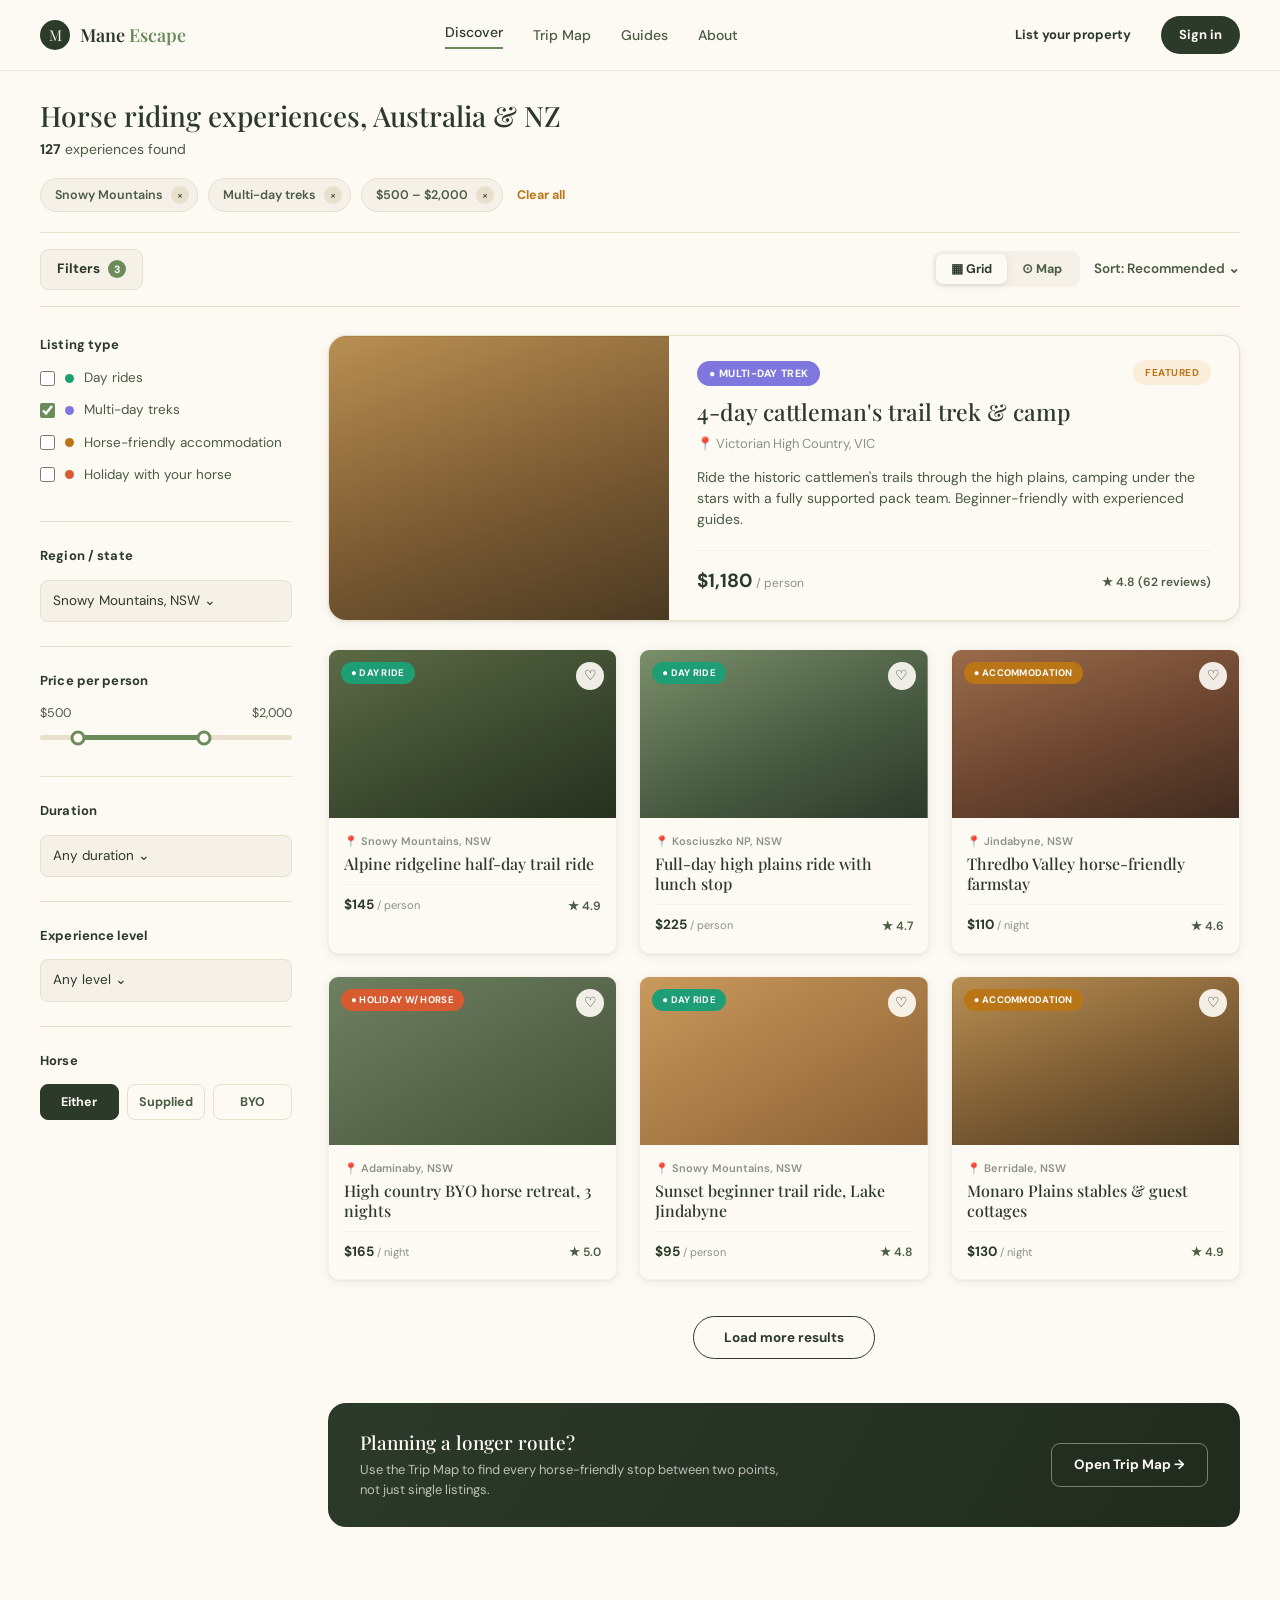
==== search.html @ ee0091f2 "Add search results page New search.html with filter sidebar, active filter pills, featured listing c" ====
<!DOCTYPE html>
<html lang="en">
<head>
<meta charset="UTF-8">
<meta name="viewport" content="width=device-width, initial-scale=1.0">
<meta name="description" content="Search trail rides, horse-friendly stays and BYO horse holidays across Australia and New Zealand.">
<title>Mane Escape — Search Results</title>
<link rel="preconnect" href="https://fonts.googleapis.com">
<link rel="preconnect" href="https://fonts.gstatic.com" crossorigin>
<link href="https://fonts.googleapis.com/css2?family=Playfair+Display:wght@500;600;700&family=DM+Sans:wght@400;500;700&display=swap" rel="stylesheet">
<style>
  :root{
    --ironbark:#2C3A2A;
    --ironbark-light:#4A5C43;
    --gumleaf:#6B8C5A;
    --gumleaf-light:#A8C894;
    --sandy-clay:#E8E0CC;
    --sandy-clay-light:#F5F0E8;
    --cream:#FDFAF4;
    --wattle:#BA7517;
    --amber-light:#FAEEDA;

    --type-day:#1D9E75;
    --type-multiday:#7F77DD;
    --type-accom:#BA7517;
    --type-byo:#D85A30;

    --text-primary: var(--ironbark);
    --text-secondary: var(--ironbark-light);
    --text-tertiary: #8A9484;

    --radius-sm: 6px;
    --radius-md: 10px;
    --radius-lg: 18px;
    --shadow-card: 0 2px 10px rgba(44,58,42,0.08), 0 1px 2px rgba(44,58,42,0.06);
    --shadow-lift: 0 12px 28px rgba(44,58,42,0.16);
  }
  *{box-sizing:border-box; margin:0; padding:0;}
  body{ font-family:'DM Sans', sans-serif; background:var(--cream); color:var(--text-primary); line-height:1.5; -webkit-font-smoothing:antialiased; }
  h1,h2,h3,h4{ font-family:'Playfair Display', serif; font-weight:500; color:var(--ironbark); line-height:1.2; }
  a{ color:inherit; text-decoration:none; }
  button{ font-family:inherit; cursor:pointer; border:none; background:none; }
  ul{ list-style:none; }

  .wrap{ max-width:1320px; margin:0 auto; padding:0 40px; }
  .eyebrow{ font-size:9px; font-weight:700; letter-spacing:0.14em; text-transform:uppercase; color:var(--text-tertiary); }

  .plate{ position:relative; overflow:hidden; background-size:cover; background-position:center; }
  .plate.p1{ background-image: linear-gradient(155deg,#5c6b45 0%, #3c4a30 55%, #26301f 100%); }
  .plate.p2{ background-image: linear-gradient(155deg,#7a8f6a 0%, #4a5c43 55%, #2c3a2a 100%); }
  .plate.p3{ background-image: linear-gradient(160deg,#b98f52 0%, #7c5c34 55%, #4a3a22 100%); }
  .plate.p4{ background-image: linear-gradient(160deg,#9a6b4a 0%, #6b4530 55%, #402c20 100%); }
  .plate.p5{ background-image: linear-gradient(150deg,#6f8062 0%, #445238 100%); }
  .plate.p6{ background-image: linear-gradient(150deg,#c99a5c 0%, #8a5f34 100%); }

  /* HEADER */
  header{ position:sticky; top:0; z-index:100; background:var(--cream); border-bottom:1px solid rgba(44,58,42,0.08); }
  .nav-row{ display:flex; align-items:center; justify-content:space-between; height:70px; }
  .logo{ display:flex; align-items:center; gap:10px; }
  .logo-mark{ width:30px; height:30px; border-radius:50%; background:var(--ironbark); display:flex; align-items:center; justify-content:center; color:var(--sandy-clay-light); font-family:'Playfair Display'; font-size:15px; }
  .logo-text{ font-family:'Playfair Display'; font-size:18px; font-weight:600; }
  .logo-text span{ color:var(--gumleaf); }
  nav.primary{ display:flex; align-items:center; gap:30px; }
  nav.primary a{ font-size:14px; font-weight:500; color:var(--text-secondary); }
  nav.primary a.active{ color:var(--ironbark); border-bottom:2px solid var(--gumleaf); padding-bottom:4px; }
  .btn{ font-size:13px; font-weight:700; padding:9px 18px; border-radius:24px; }
  .btn-ghost{ color:var(--ironbark); }
  .btn-primary{ background:var(--ironbark); color:var(--cream); }

  /* PAGE HEAD */
  .page-head{ padding:28px 0 18px; }
  .page-head h1{ font-size:28px; margin-bottom:6px; }
  .page-head .result-count{ font-size:14px; color:var(--text-secondary); }
  .page-head .result-count strong{ color:var(--ironbark); }

  /* ACTIVE PILLS */
  .pills-row{ display:flex; align-items:center; gap:10px; flex-wrap:wrap; padding-bottom:20px; }
  .pill{
    display:flex; align-items:center; gap:8px;
    background:var(--sandy-clay-light); border:1px solid var(--sandy-clay);
    padding:7px 8px 7px 14px; border-radius:20px; font-size:12.5px; font-weight:600; color:var(--ironbark-light);
  }
  .pill button{ width:18px; height:18px; border-radius:50%; background:var(--sandy-clay); display:flex; align-items:center; justify-content:center; font-size:11px; color:var(--ironbark); }
  .pill-clear{ font-size:12.5px; font-weight:700; color:var(--wattle); padding:7px 4px; }

  /* TOOLBAR */
  .toolbar{
    display:flex; align-items:center; justify-content:space-between;
    padding:16px 0; border-top:1px solid var(--sandy-clay); border-bottom:1px solid var(--sandy-clay);
    margin-bottom:28px;
  }
  .toolbar-left{ display:flex; align-items:center; gap:14px; }
  .filter-btn{
    display:flex; align-items:center; gap:8px; font-size:13.5px; font-weight:700; color:var(--ironbark);
    background:var(--sandy-clay-light); padding:9px 16px; border-radius:9px; border:1px solid var(--sandy-clay);
  }
  .filter-count{ background:var(--gumleaf); color:#fff; font-size:10.5px; font-weight:700; width:18px; height:18px; border-radius:50%; display:flex; align-items:center; justify-content:center; }
  .view-toggle{ display:flex; background:var(--sandy-clay-light); border-radius:9px; padding:3px; }
  .view-toggle button{ font-size:12.5px; font-weight:700; padding:7px 15px; border-radius:7px; color:var(--text-secondary); }
  .view-toggle button.active{ background:var(--cream); color:var(--ironbark); box-shadow:var(--shadow-card); }
  .sort-select{ font-size:13.5px; font-weight:600; color:var(--text-secondary); display:flex; align-items:center; gap:6px; }

  /* LAYOUT */
  .results-layout{ display:grid; grid-template-columns: 252px 1fr; gap:36px; padding-bottom:80px; }

  /* FILTER SIDEBAR */
  .filter-block{ padding-bottom:24px; margin-bottom:24px; border-bottom:1px solid var(--sandy-clay); }
  .filter-block:last-child{ border-bottom:none; }
  .filter-block h5{ font-size:13px; font-weight:700; margin-bottom:14px; letter-spacing:0.01em; }
  .type-option{ display:flex; align-items:center; gap:10px; font-size:13.5px; color:var(--text-secondary); margin-bottom:12px; cursor:pointer; }
  .type-option input{ accent-color:var(--gumleaf); width:15px; height:15px; }
  .type-dot{ width:9px; height:9px; border-radius:50%; flex-shrink:0; }
  .type-dot.day{ background:var(--type-day); }
  .type-dot.multiday{ background:var(--type-multiday); }
  .type-dot.accom{ background:var(--type-accom); }
  .type-dot.byo{ background:var(--type-byo); }
  .region-select, .duration-select, .exp-select{
    width:100%; border:1.5px solid var(--sandy-clay); background:var(--sandy-clay-light); border-radius:8px; padding:10px 12px; font-size:13.5px; color:var(--ironbark);
  }
  .price-range{ font-size:12.5px; color:var(--text-secondary); margin-bottom:10px; display:flex; justify-content:space-between; }
  .range-track{ height:5px; background:var(--sandy-clay); border-radius:4px; position:relative; margin:12px 0; }
  .range-fill{ position:absolute; left:15%; right:35%; top:0; bottom:0; background:var(--gumleaf); border-radius:4px; }
  .range-handle{ position:absolute; top:50%; width:15px; height:15px; border-radius:50%; background:var(--cream); border:3px solid var(--gumleaf); transform:translate(-50%,-50%); }
  .horse-toggle{ display:flex; gap:8px; }
  .horse-toggle button{
    flex:1; font-size:12.5px; font-weight:700; padding:9px 6px; border-radius:8px; border:1.5px solid var(--sandy-clay); color:var(--text-secondary);
  }
  .horse-toggle button.active{ background:var(--ironbark); color:var(--cream); border-color:var(--ironbark); }

  /* FEATURED CARD */
  .featured-card{
    display:grid; grid-template-columns: 340px 1fr; background:var(--cream); border-radius:var(--radius-lg);
    overflow:hidden; box-shadow:var(--shadow-card); margin-bottom:28px; border:1px solid var(--sandy-clay);
  }
  .featured-card .plate{ height:100%; min-height:220px; }
  .featured-body{ padding:24px 28px; position:relative; }
  .featured-badge{ position:absolute; top:24px; right:28px; font-size:10px; font-weight:700; letter-spacing:0.05em; text-transform:uppercase; color:var(--wattle); background:var(--amber-light); padding:5px 12px; border-radius:20px; }
  .type-tag{ display:inline-flex; align-items:center; gap:6px; font-size:10.5px; font-weight:700; letter-spacing:0.03em; text-transform:uppercase; padding:5px 12px; border-radius:20px; color:#fff; margin-bottom:12px; }
  .type-tag.multiday{ background:var(--type-multiday); }
  .featured-body h3{ font-size:23px; margin-bottom:8px; max-width:80%; }
  .featured-body .region{ font-size:13px; color:var(--text-tertiary); margin-bottom:14px; }
  .featured-body .desc{ font-size:14px; color:var(--text-secondary); margin-bottom:20px; max-width:520px; }
  .featured-meta{ display:flex; align-items:center; justify-content:space-between; padding-top:16px; border-top:1px solid var(--sandy-clay-light); }
  .featured-price{ font-size:19px; font-weight:700; }
  .featured-price small{ font-size:12px; font-weight:400; color:var(--text-tertiary); }

  /* RESULTS GRID */
  .results-grid{ display:grid; grid-template-columns:repeat(3,1fr); gap:22px; }
  .listing-card{ background:var(--cream); border-radius:var(--radius-md); overflow:hidden; box-shadow:var(--shadow-card); border:1px solid var(--sandy-clay-light); }
  .listing-card .plate{ height:168px; position:relative; }
  .type-tag.small{ position:absolute; top:12px; left:12px; font-size:9.5px; padding:4px 10px; }
  .type-tag.day{ background:var(--type-day); }
  .type-tag.accom{ background:var(--type-accom); }
  .type-tag.byo{ background:var(--type-byo); }
  .fav-btn{ position:absolute; top:12px; right:12px; width:28px; height:28px; border-radius:50%; background:rgba(253,250,244,0.92); display:flex; align-items:center; justify-content:center; font-size:14px; }
  .listing-body{ padding:15px 15px 17px; }
  .listing-region{ font-size:11px; color:var(--text-tertiary); font-weight:600; margin-bottom:5px; }
  .listing-body h4{ font-size:16px; margin-bottom:8px; line-height:1.25; }
  .listing-meta{ display:flex; align-items:center; justify-content:space-between; margin-top:10px; padding-top:10px; border-top:1px solid var(--sandy-clay-light); }
  .listing-price{ font-size:13.5px; font-weight:700; }
  .listing-price small{ font-weight:400; color:var(--text-tertiary); font-size:11px; }
  .listing-rating{ font-size:12px; font-weight:600; color:var(--text-secondary); }

  .load-more-row{ display:flex; justify-content:center; padding:36px 0 8px; }
  .load-more{ font-size:13.5px; font-weight:700; padding:12px 30px; border-radius:24px; border:1.5px solid var(--ironbark); color:var(--ironbark); }

  .trip-nudge{
    margin-top:36px; background:linear-gradient(120deg, var(--ironbark) 0%, #202b1e 100%);
    border-radius:var(--radius-lg); padding:28px 32px; display:flex; align-items:center; justify-content:space-between; color:var(--cream);
  }
  .trip-nudge h4{ color:var(--cream); font-size:19px; margin-bottom:6px; }
  .trip-nudge p{ font-size:13px; color:rgba(253,250,244,0.7); max-width:420px; }
  .trip-nudge .btn-outline{ border:1.5px solid rgba(253,250,244,0.4); color:var(--cream); padding:11px 22px; border-radius:9px; font-size:13.5px; font-weight:700; white-space:nowrap; }

  @media (max-width: 1080px){
    .results-layout{ grid-template-columns:1fr; }
    .results-grid{ grid-template-columns:repeat(2,1fr); }
    .featured-card{ grid-template-columns:1fr; }
  }
</style>
</head>
<body>

<header>
  <div class="wrap nav-row">
    <div class="logo">
      <a href="index.html">
        <div style="display:flex; align-items:center; gap:10px;">
          <div class="logo-mark">M</div>
          <div class="logo-text">Mane <span>Escape</span></div>
        </div>
      </a>
    </div>
    <nav class="primary">
      <a href="#" class="active">Discover</a>
      <a href="#">Trip Map</a>
      <a href="#">Guides</a>
      <a href="#">About</a>
    </nav>
    <div style="display:flex; gap:12px;">
      <a href="#" class="btn btn-ghost">List your property</a>
      <a href="#" class="btn btn-primary">Sign in</a>
    </div>
  </div>
</header>

<div class="wrap">

  <div class="page-head">
    <h1>Horse riding experiences, Australia &amp; NZ</h1>
    <div class="result-count"><strong>127</strong> experiences found</div>
  </div>

  <div class="pills-row">
    <div class="pill">Snowy Mountains <button>×</button></div>
    <div class="pill">Multi-day treks <button>×</button></div>
    <div class="pill">$500 – $2,000 <button>×</button></div>
    <div class="pill-clear">Clear all</div>
  </div>

  <div class="toolbar">
    <div class="toolbar-left">
      <div class="filter-btn">Filters <span class="filter-count">3</span></div>
    </div>
    <div class="toolbar-left">
      <div class="view-toggle">
        <button class="active">▦ Grid</button>
        <button>⊙ Map</button>
      </div>
      <div class="sort-select">Sort: Recommended ⌄</div>
    </div>
  </div>

  <div class="results-layout">

    <aside>
      <div class="filter-block">
        <h5>Listing type</h5>
        <label class="type-option"><input type="checkbox"> <span class="type-dot day"></span> Day rides</label>
        <label class="type-option"><input type="checkbox" checked> <span class="type-dot multiday"></span> Multi-day treks</label>
        <label class="type-option"><input type="checkbox"> <span class="type-dot accom"></span> Horse-friendly accommodation</label>
        <label class="type-option"><input type="checkbox"> <span class="type-dot byo"></span> Holiday with your horse</label>
      </div>

      <div class="filter-block">
        <h5>Region / state</h5>
        <div class="region-select">Snowy Mountains, NSW ⌄</div>
      </div>

      <div class="filter-block">
        <h5>Price per person</h5>
        <div class="price-range"><span>$500</span><span>$2,000</span></div>
        <div class="range-track">
          <div class="range-fill"></div>
          <div class="range-handle" style="left:15%;"></div>
          <div class="range-handle" style="left:65%;"></div>
        </div>
      </div>

      <div class="filter-block">
        <h5>Duration</h5>
        <div class="duration-select">Any duration ⌄</div>
      </div>

      <div class="filter-block">
        <h5>Experience level</h5>
        <div class="exp-select">Any level ⌄</div>
      </div>

      <div class="filter-block">
        <h5>Horse</h5>
        <div class="horse-toggle">
          <button class="active">Either</button>
          <button>Supplied</button>
          <button>BYO</button>
        </div>
      </div>
    </aside>

    <div>
      <div class="featured-card">
        <div class="plate p3"></div>
        <div class="featured-body">
          <div class="featured-badge">Featured</div>
          <div class="type-tag multiday">● Multi-day trek</div>
          <h3>4-day cattleman's trail trek &amp; camp</h3>
          <div class="region">📍 Victorian High Country, VIC</div>
          <p class="desc">Ride the historic cattlemen's trails through the high plains, camping under the stars with a fully supported pack team. Beginner-friendly with experienced guides.</p>
          <div class="featured-meta">
            <div class="featured-price">$1,180 <small>/ person</small></div>
            <div class="listing-rating">★ 4.8 (62 reviews)</div>
          </div>
        </div>
      </div>

      <div class="results-grid">
        <div class="listing-card">
          <div class="plate p1">
            <span class="type-tag small day">● Day ride</span>
            <span class="fav-btn">♡</span>
          </div>
          <div class="listing-body">
            <div class="listing-region">📍 Snowy Mountains, NSW</div>
            <h4>Alpine ridgeline half-day trail ride</h4>
            <div class="listing-meta"><div class="listing-price">$145 <small>/ person</small></div><div class="listing-rating">★ 4.9</div></div>
          </div>
        </div>

        <div class="listing-card">
          <div class="plate p2">
            <span class="type-tag small day">● Day ride</span>
            <span class="fav-btn">♡</span>
          </div>
          <div class="listing-body">
            <div class="listing-region">📍 Kosciuszko NP, NSW</div>
            <h4>Full-day high plains ride with lunch stop</h4>
            <div class="listing-meta"><div class="listing-price">$225 <small>/ person</small></div><div class="listing-rating">★ 4.7</div></div>
          </div>
        </div>

        <div class="listing-card">
          <div class="plate p4">
            <span class="type-tag small accom">● Accommodation</span>
            <span class="fav-btn">♡</span>
          </div>
          <div class="listing-body">
            <div class="listing-region">📍 Jindabyne, NSW</div>
            <h4>Thredbo Valley horse-friendly farmstay</h4>
            <div class="listing-meta"><div class="listing-price">$110 <small>/ night</small></div><div class="listing-rating">★ 4.6</div></div>
          </div>
        </div>

        <div class="listing-card">
          <div class="plate p5">
            <span class="type-tag small byo">● Holiday w/ horse</span>
            <span class="fav-btn">♡</span>
          </div>
          <div class="listing-body">
            <div class="listing-region">📍 Adaminaby, NSW</div>
            <h4>High country BYO horse retreat, 3 nights</h4>
            <div class="listing-meta"><div class="listing-price">$165 <small>/ night</small></div><div class="listing-rating">★ 5.0</div></div>
          </div>
        </div>

        <div class="listing-card">
          <div class="plate p6">
            <span class="type-tag small day">● Day ride</span>
            <span class="fav-btn">♡</span>
          </div>
          <div class="listing-body">
            <div class="listing-region">📍 Snowy Mountains, NSW</div>
            <h4>Sunset beginner trail ride, Lake Jindabyne</h4>
            <div class="listing-meta"><div class="listing-price">$95 <small>/ person</small></div><div class="listing-rating">★ 4.8</div></div>
          </div>
        </div>

        <div class="listing-card">
          <div class="plate p3">
            <span class="type-tag small accom">● Accommodation</span>
            <span class="fav-btn">♡</span>
          </div>
          <div class="listing-body">
            <div class="listing-region">📍 Berridale, NSW</div>
            <h4>Monaro Plains stables &amp; guest cottages</h4>
            <div class="listing-meta"><div class="listing-price">$130 <small>/ night</small></div><div class="listing-rating">★ 4.9</div></div>
          </div>
        </div>
      </div>

      <div class="load-more-row">
        <button class="load-more">Load more results</button>
      </div>

      <div class="trip-nudge">
        <div>
          <h4>Planning a longer route?</h4>
          <p>Use the Trip Map to find every horse-friendly stop between two points, not just single listings.</p>
        </div>
        <a href="#" class="btn-outline">Open Trip Map →</a>
      </div>
    </div>

  </div>
</div>

</body>
</html>
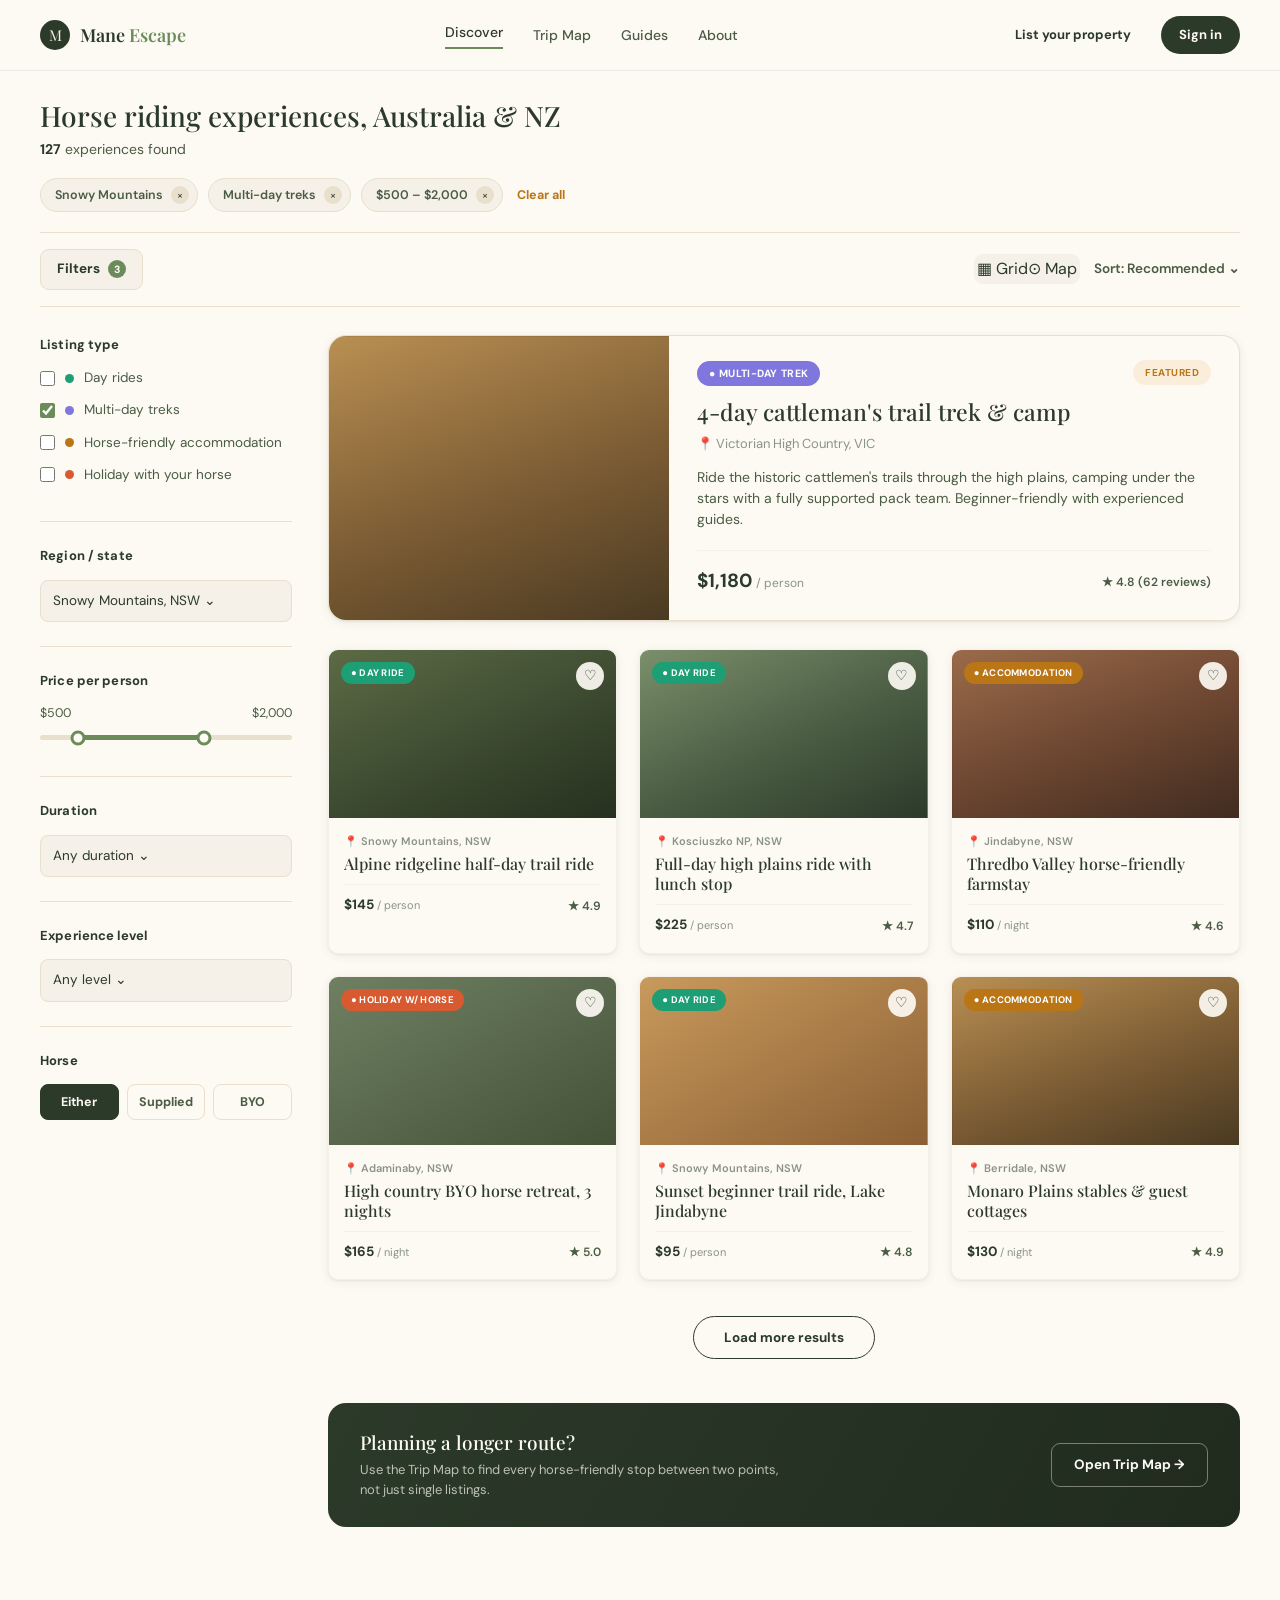
==== commit d62a5d0b: "Add map view search page and wire up grid/map toggle New search-map.html: full-height split layout w" ====
--- a/search.html
+++ b/search.html
@@ -224,8 +224,8 @@
     </div>
     <div class="toolbar-left">
       <div class="view-toggle">
-        <button class="active">▦ Grid</button>
-        <button>⊙ Map</button>
+        <a href="search.html" class="active">▦ Grid</a>
+        <a href="search-map.html">⊙ Map</a>
       </div>
       <div class="sort-select">Sort: Recommended ⌄</div>
     </div>
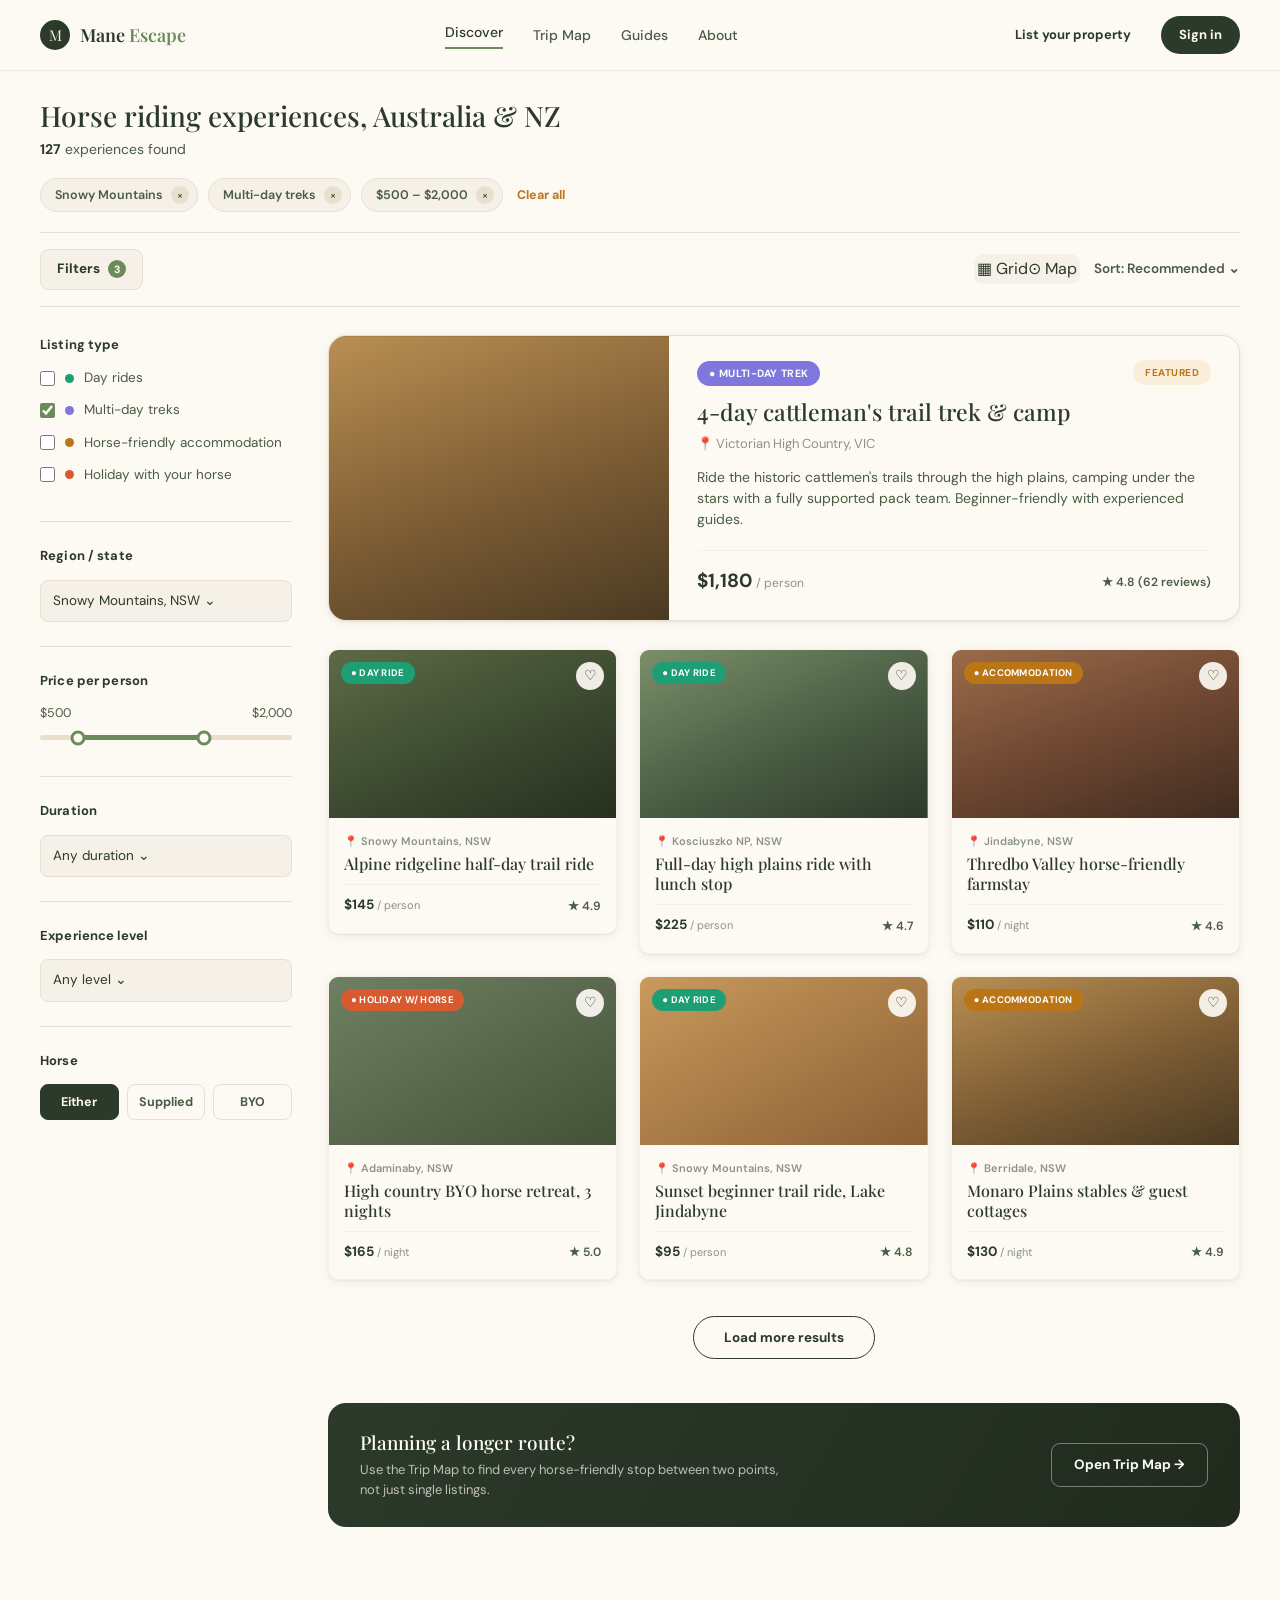
==== commit dce3fc74: "Add listing detail pages and wire search card links Creates all four listing detail pages (day ride," ====
--- a/search.html
+++ b/search.html
@@ -278,6 +278,7 @@
     </aside>
 
     <div>
+      <a href="listing-multiday-trek.html" style="text-decoration:none; color:inherit;">
       <div class="featured-card">
         <div class="plate p3"></div>
         <div class="featured-body">
@@ -292,8 +293,10 @@
           </div>
         </div>
       </div>
+      </a>
 
       <div class="results-grid">
+        <a href="listing-day-ride.html" style="text-decoration:none; color:inherit;">
         <div class="listing-card">
           <div class="plate p1">
             <span class="type-tag small day">● Day ride</span>
@@ -305,6 +308,7 @@
             <div class="listing-meta"><div class="listing-price">$145 <small>/ person</small></div><div class="listing-rating">★ 4.9</div></div>
           </div>
         </div>
+        </a>
 
         <div class="listing-card">
           <div class="plate p2">
@@ -318,6 +322,7 @@
           </div>
         </div>
 
+        <a href="listing-accommodation.html" style="text-decoration:none; color:inherit;">
         <div class="listing-card">
           <div class="plate p4">
             <span class="type-tag small accom">● Accommodation</span>
@@ -329,7 +334,9 @@
             <div class="listing-meta"><div class="listing-price">$110 <small>/ night</small></div><div class="listing-rating">★ 4.6</div></div>
           </div>
         </div>
-
+        </a>
+
+        <a href="listing-byo-holiday.html" style="text-decoration:none; color:inherit;">
         <div class="listing-card">
           <div class="plate p5">
             <span class="type-tag small byo">● Holiday w/ horse</span>
@@ -341,6 +348,7 @@
             <div class="listing-meta"><div class="listing-price">$165 <small>/ night</small></div><div class="listing-rating">★ 5.0</div></div>
           </div>
         </div>
+        </a>
 
         <div class="listing-card">
           <div class="plate p6">
